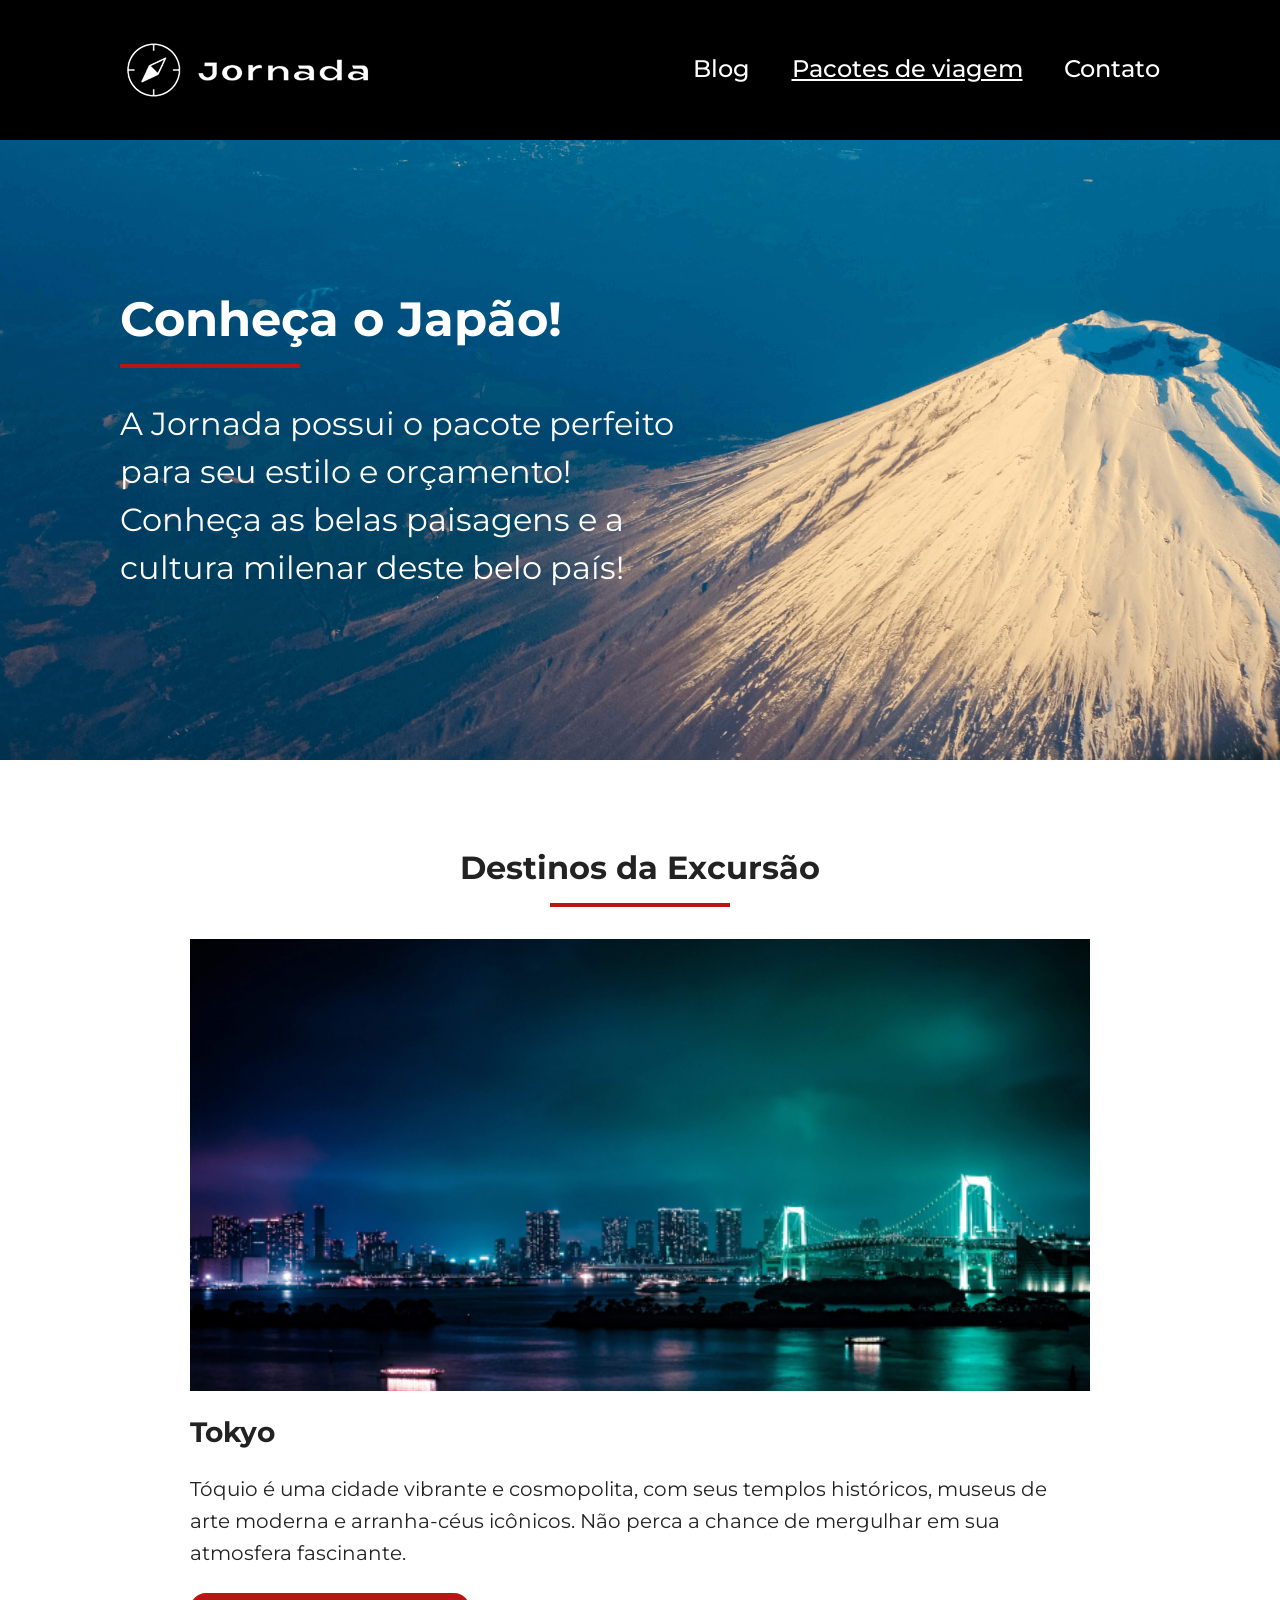
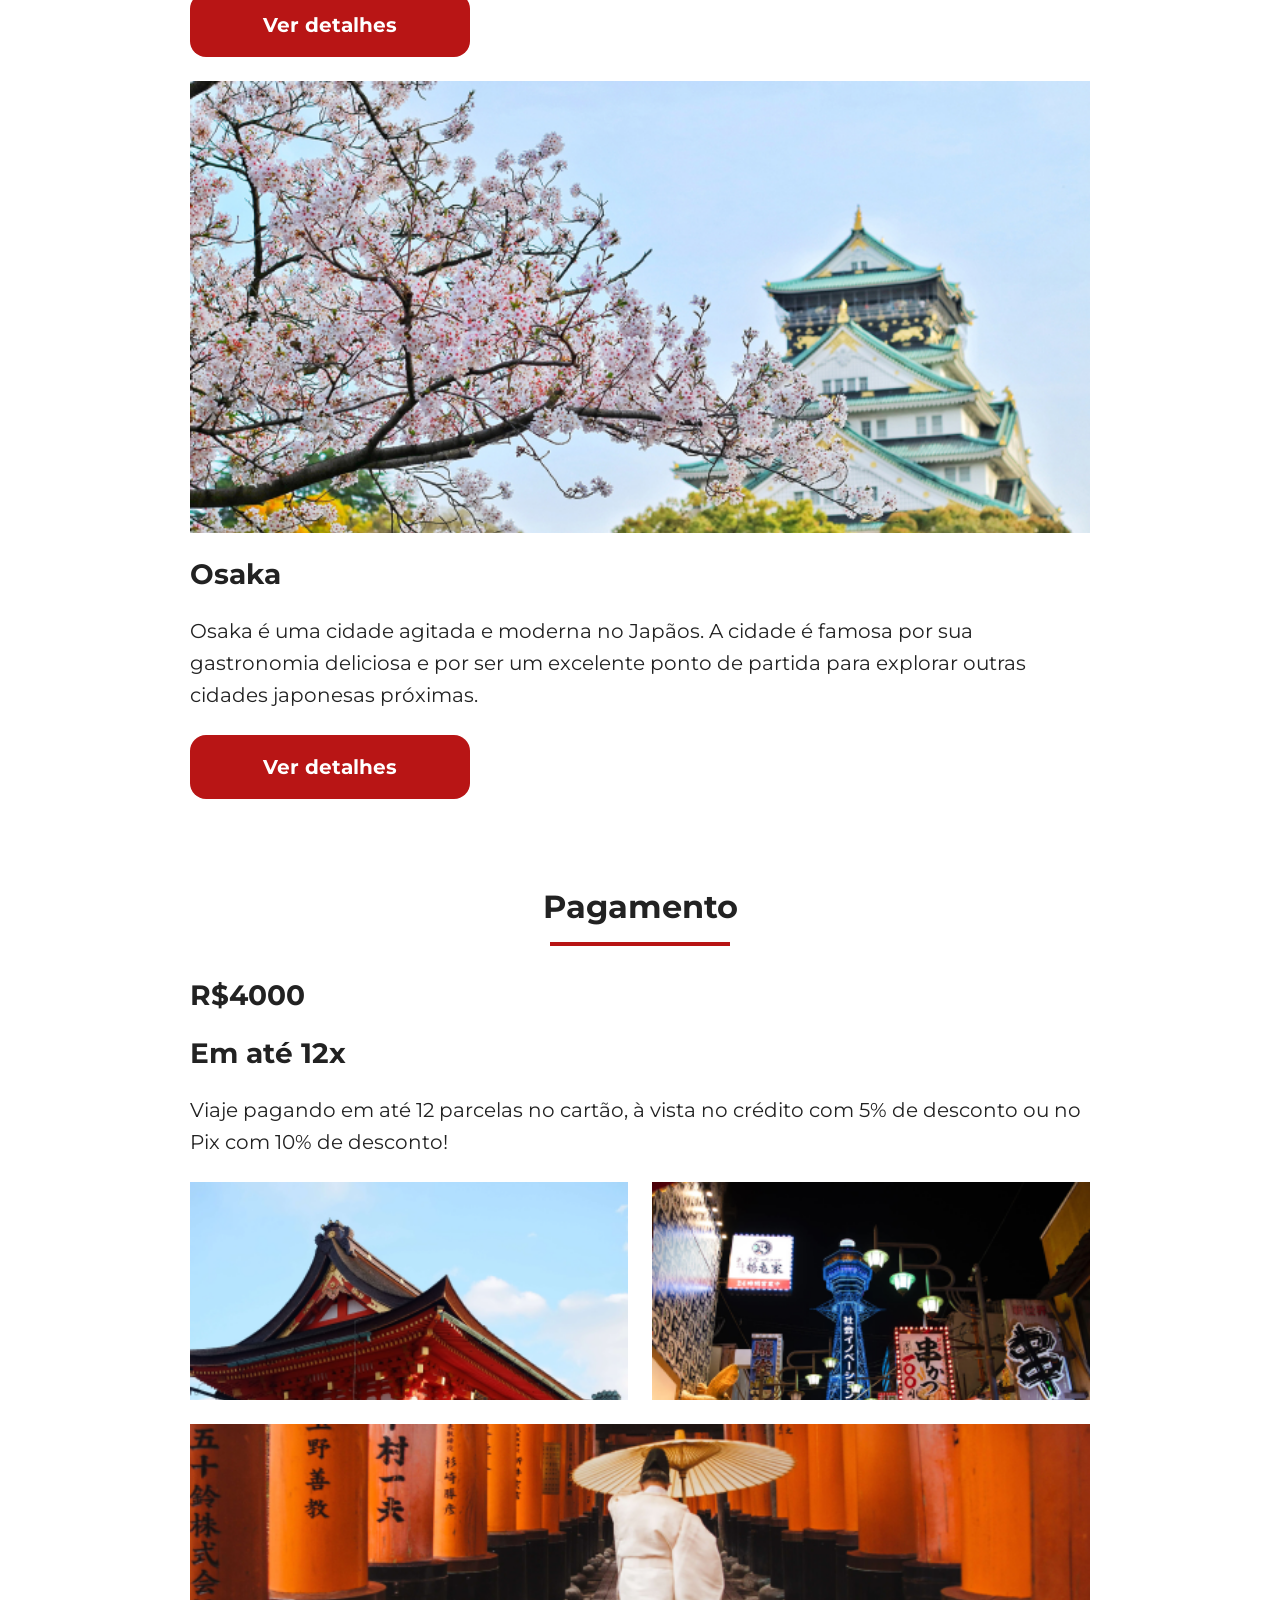
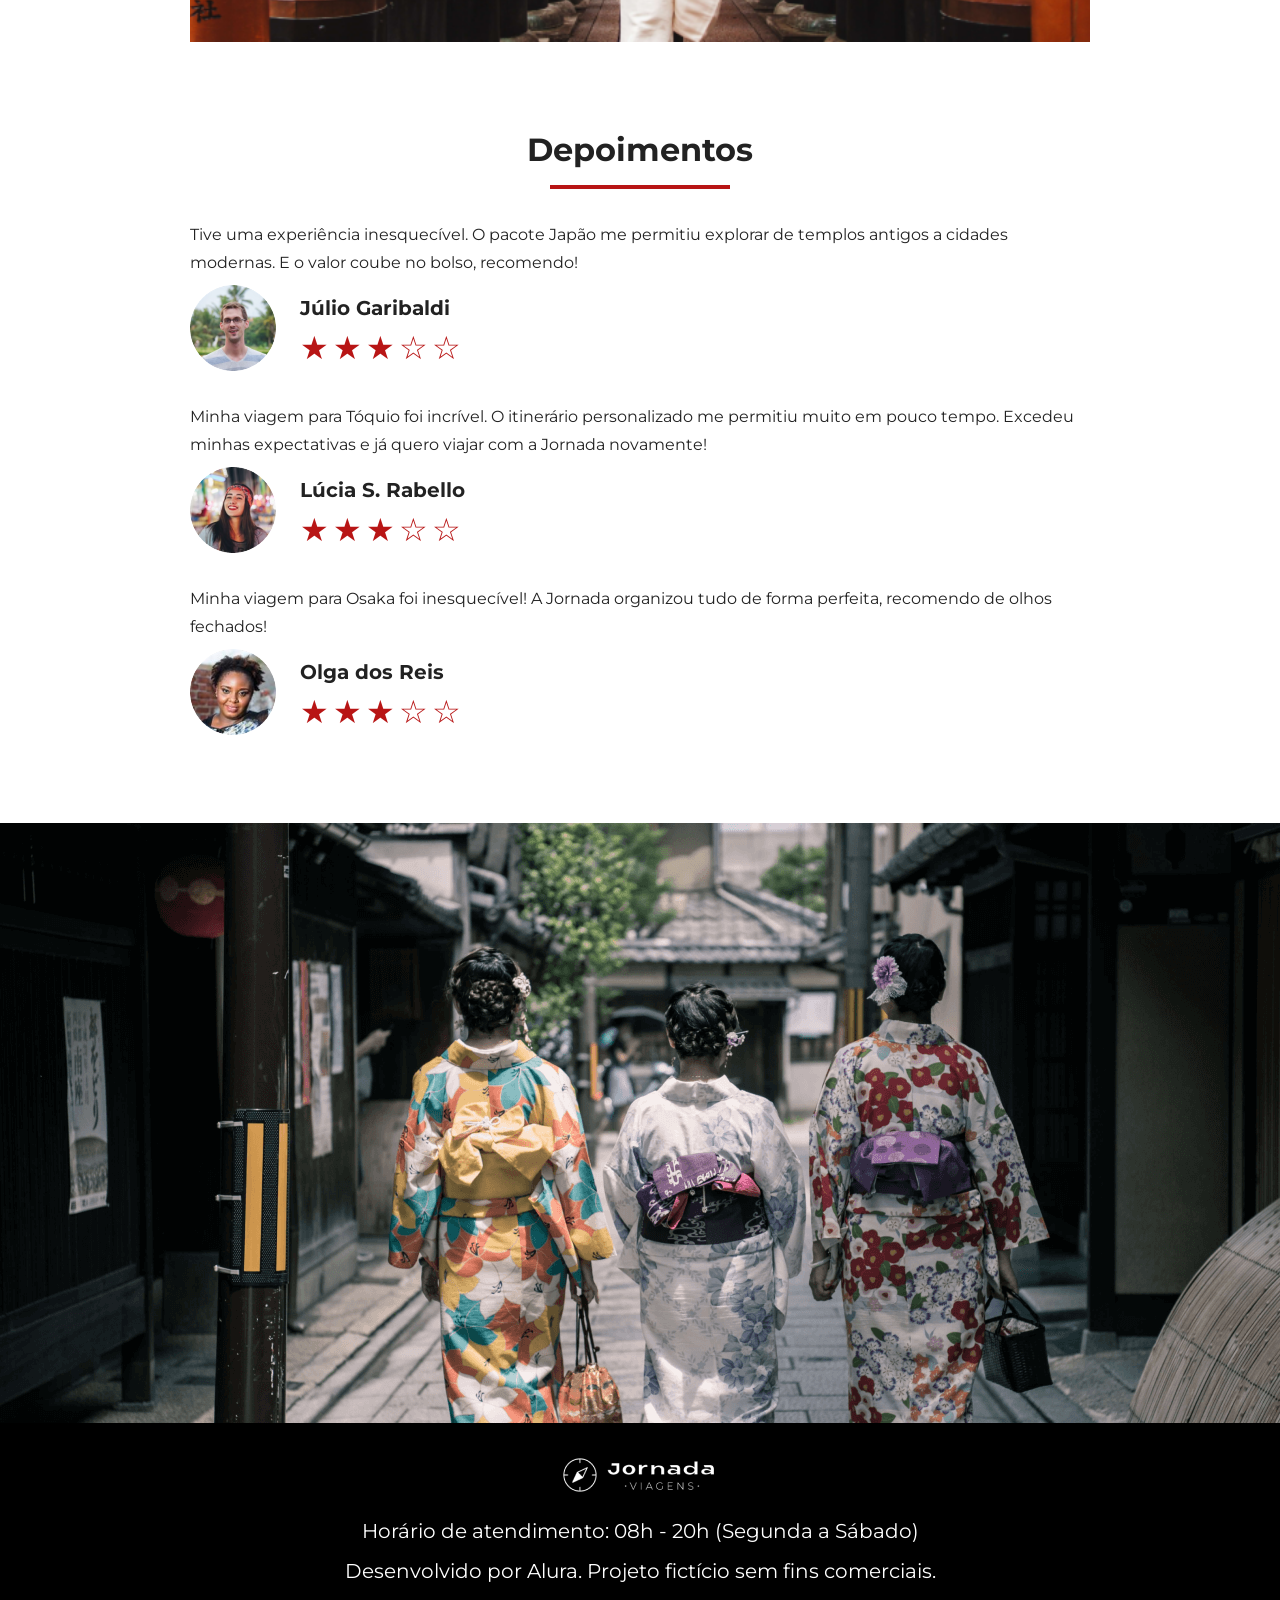
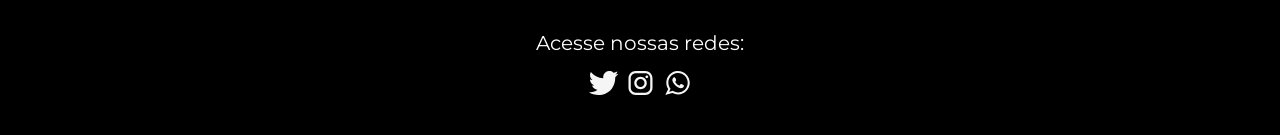
==== pacotes-de-viagens.html @ 6602a170 "Conclusao do projeto" ====
<!DOCTYPE html>
<html lang="pt-BR">
  <head>
    <meta charset="UTF-8" />
    <meta name="viewport" content="width=device-width, initial-scale=1.0" />
    <meta
      name="description"
      content="Jornada Viagens,uma agência apaixonada por criar viagens inesquecíveis"
    />

    <meta name="og:title" content="Jornada Viagens" />
    <meta
      name="og:description"
      content="Jornada Viagens,uma agência apaixonada por criar viagens inesquecíveis"
    />
    <meta
      name="og:image"
      content="https://danicastilho.github.io/jornada-viagens/img/logo-footer.png"
    />
    <meta name="og:type" content="website" />
    <meta
      name="og:url"
      content="https://danicastilho.github.io/jornada-viagens"
    />

    <link rel="icon" href="favico.svg" type="xml/svg" />
    <link rel="stylesheet" href="./css/style.css" />

    <title>Jornada Viagens</title>
  </head>
  <body>
    <header class="main-header">
      <a class="logo" href="index.html" title="voltar para a página inicial">
        <img
          class="img-mobile"
          src="img/bussola-jornada-branco.png"
          alt="Bussola do logo Jornada Viagens na cor branca"
        />
        <img
          class="img-desktop"
          src="img/bussola-texto-jornada-branco.png"
          alt="Logo Jornada Viagens na cor branca"
        />
      </a>
      <div class="navigation-menu">
        <label for="menu">
          <img src="img/menu.png" alt="menu" />
        </label>
        <input type="checkbox" id="menu" hidden />
        <nav>
          <ul class="list-links">
            <li>
              <a href="blog.html" target="_blank" title="Acessar Blog">Blog</a>
            </li>
            <li>
              <a
                class="active"
                href="pacotes-de-viagens.html"
                target="_blank"
                title="Acessar Pacotes de viagem"
                >Pacotes de viagem</a
              >
            </li>
            <li>
              <a href="contato.html" target="_blank" title="Acessar Contato"
                >Contato</a
              >
            </li>
          </ul>
        </nav>
      </div>
    </header>
    <section class="travel-packages hero">
      <div class="hero-img">
        <div class="hero-content">
          <h1>Conheça o Japão!</h1>
          <hr />
          <p>
            A Jornada possui o pacote perfeito para seu estilo e orçamento!
            Conheça as belas paisagens e a cultura milenar deste belo país!
          </p>
        </div>
      </div>
    </section>

    <section class="travel-packages destinations">
      <div class="section-title">
        <h2>Destinos da Excursão</h2>
        <hr />
      </div>
      <div class="destination-items">
        <article class="item tokyo">
          <header>
            <div class="img-item"></div>
            <h3 class="content-title">Tokyo</h3>
          </header>
          <p class="content-text">
            Tóquio é uma cidade vibrante e cosmopolita, com seus templos
            históricos, museus de arte moderna e arranha-céus icônicos. Não
            perca a chance de mergulhar em sua atmosfera fascinante.
          </p>
          <footer>
            <a
              href="#"
              class="button"
              target="_blank"
              title="Veja mais detalhes do destino Tokyo"
              >Ver detalhes</a
            >
          </footer>
        </article>
        <article class="item osaka">
          <header>
            <div class="img-item"></div>
            <h3 class="content-title">Osaka</h3>
          </header>
          <p class="content-text">
            Osaka é uma cidade agitada e moderna no Japãos. A cidade é famosa
            por sua gastronomia deliciosa e por ser um excelente ponto de
            partida para explorar outras cidades japonesas próximas.
          </p>
          <footer>
            <a
              href="#"
              class="button"
              target="_blank"
              title="Veja mais detalhes do destino Osaka"
              >Ver detalhes</a
            >
          </footer>
        </article>
      </div>
    </section>
    <section class="travel-packages payments">
      <div class="section-title">
        <h2>Pagamento</h2>
        <hr />
      </div>
      <div class="content-container">
        <div class="text-content">
          <h3 class="content-title">R$4000</h3>
          <h3 class="content-title">Em até 12x</h3>

          <p class="content-text">
            Viaje pagando em até 12 parcelas no cartão, à vista no crédito com
            5% de desconto ou no Pix com 10% de desconto!
          </p>
        </div>
        <div class="image-gallery">
          <div class="image first"></div>
          <div class="image second"></div>
          <div class="image thirdy colspan-2"></div>
        </div>
      </div>
    </section>
    <section class="testimonials">
      <div class="section-title">
        <h2>Depoimentos</h2>
        <hr />
      </div>
      <div class="testimonial-container">
        <article>
          <header>
            <p>
              Tive uma experiência inesquecível. O pacote Japão me permitiu
              explorar de templos antigos a cidades modernas. E o valor coube no
              bolso, recomendo!
            </p>
          </header>
          <footer>
            <img
              src="img/travel-packages/avatar-julio.png"
              alt="imagem de perfil do cliente Júlio Garibaldi"
            />
            <div class="profile-content">
              <h3>Júlio Garibaldi</h3>
              <div class="rating">
                <span class="star">★</span>
                <span class="star">★</span>
                <span class="star">★</span>
                <span class="star">☆</span>
                <span class="star">☆</span>
              </div>
            </div>
          </footer>
        </article>
        <article>
          <header>
            <p>
              Minha viagem para Tóquio foi incrível. O itinerário personalizado
              me permitiu muito em pouco tempo. Excedeu minhas expectativas e já
              quero viajar com a Jornada novamente!
            </p>
          </header>
          <footer>
            <img
              src="img/travel-packages/avatar-lucia.png"
              alt="imagem de perfil da cliente Lúcia S. Rabello"
            />
            <div class="profile-content">
              <h3>Lúcia S. Rabello</h3>
              <div class="rating">
                <span class="star">★</span>
                <span class="star">★</span>
                <span class="star">★</span>
                <span class="star">☆</span>
                <span class="star">☆</span>
              </div>
            </div>
          </footer>
        </article>
        <article>
          <header>
            <p>
              Minha viagem para Osaka foi inesquecível! A Jornada organizou tudo
              de forma perfeita, recomendo de olhos fechados!
            </p>
          </header>
          <footer>
            <img
              src="img/travel-packages/avatar-olga.png"
              alt="imagem de perfil da cliente Olga dos Reis"
            />
            <div class="profile-content">
              <h3>Olga dos Reis</h3>
              <div class="rating">
                <span class="star">★</span>
                <span class="star">★</span>
                <span class="star">★</span>
                <span class="star">☆</span>
                <span class="star">☆</span>
              </div>
            </div>
          </footer>
        </article>
      </div>
    </section>
    <section class="travel-packages bottom-hero">
      <div class="hero-img"></div>
    </section>
    <footer class="main-footer">
      <div class="footer-content">
        <img src="img/logo-footer.png" alt="logo completo Jornada Viagens" />
        <p>Horário de atendimento: 08h - 20h (Segunda a Sábado)</p>
        <p>Desenvolvido por Alura. Projeto fictício sem fins comerciais.</p>
      </div>
      <div class="footer-social">
        <p>Acesse nossas redes:</p>

        <a href="#" target="_blank" title="Acesse o Twitter do Jornada Viagens"
          ><img
            src="img/icone-twitter.svg"
            alt="icone do Twitter na cor branca"
        /></a>

        <a
          href="#"
          target="_blank"
          title="Acesse o Instagram do Jornada Viagens"
          ><img
            src="img/icone-instagram.svg"
            alt="icone do Instagram na cor branca"
        /></a>

        <a href="#" target="_blank" title="Entre em contato através do whatsapp"
          ><img
            src="img/icone-whatsapp.svg"
            alt="icone do whatsapp na cor branca"
        /></a>
      </div>
    </footer>
  </body>
</html>
---- css/style.css ----
@import url(global.css);
@import url(header.css);
@import url(hero.css);
@import url(offers.css);
@import url(categories.css);
@import url(destinations.css);
@import url(payments.css);
@import url(testimonials.css);
@import url(footer.css);
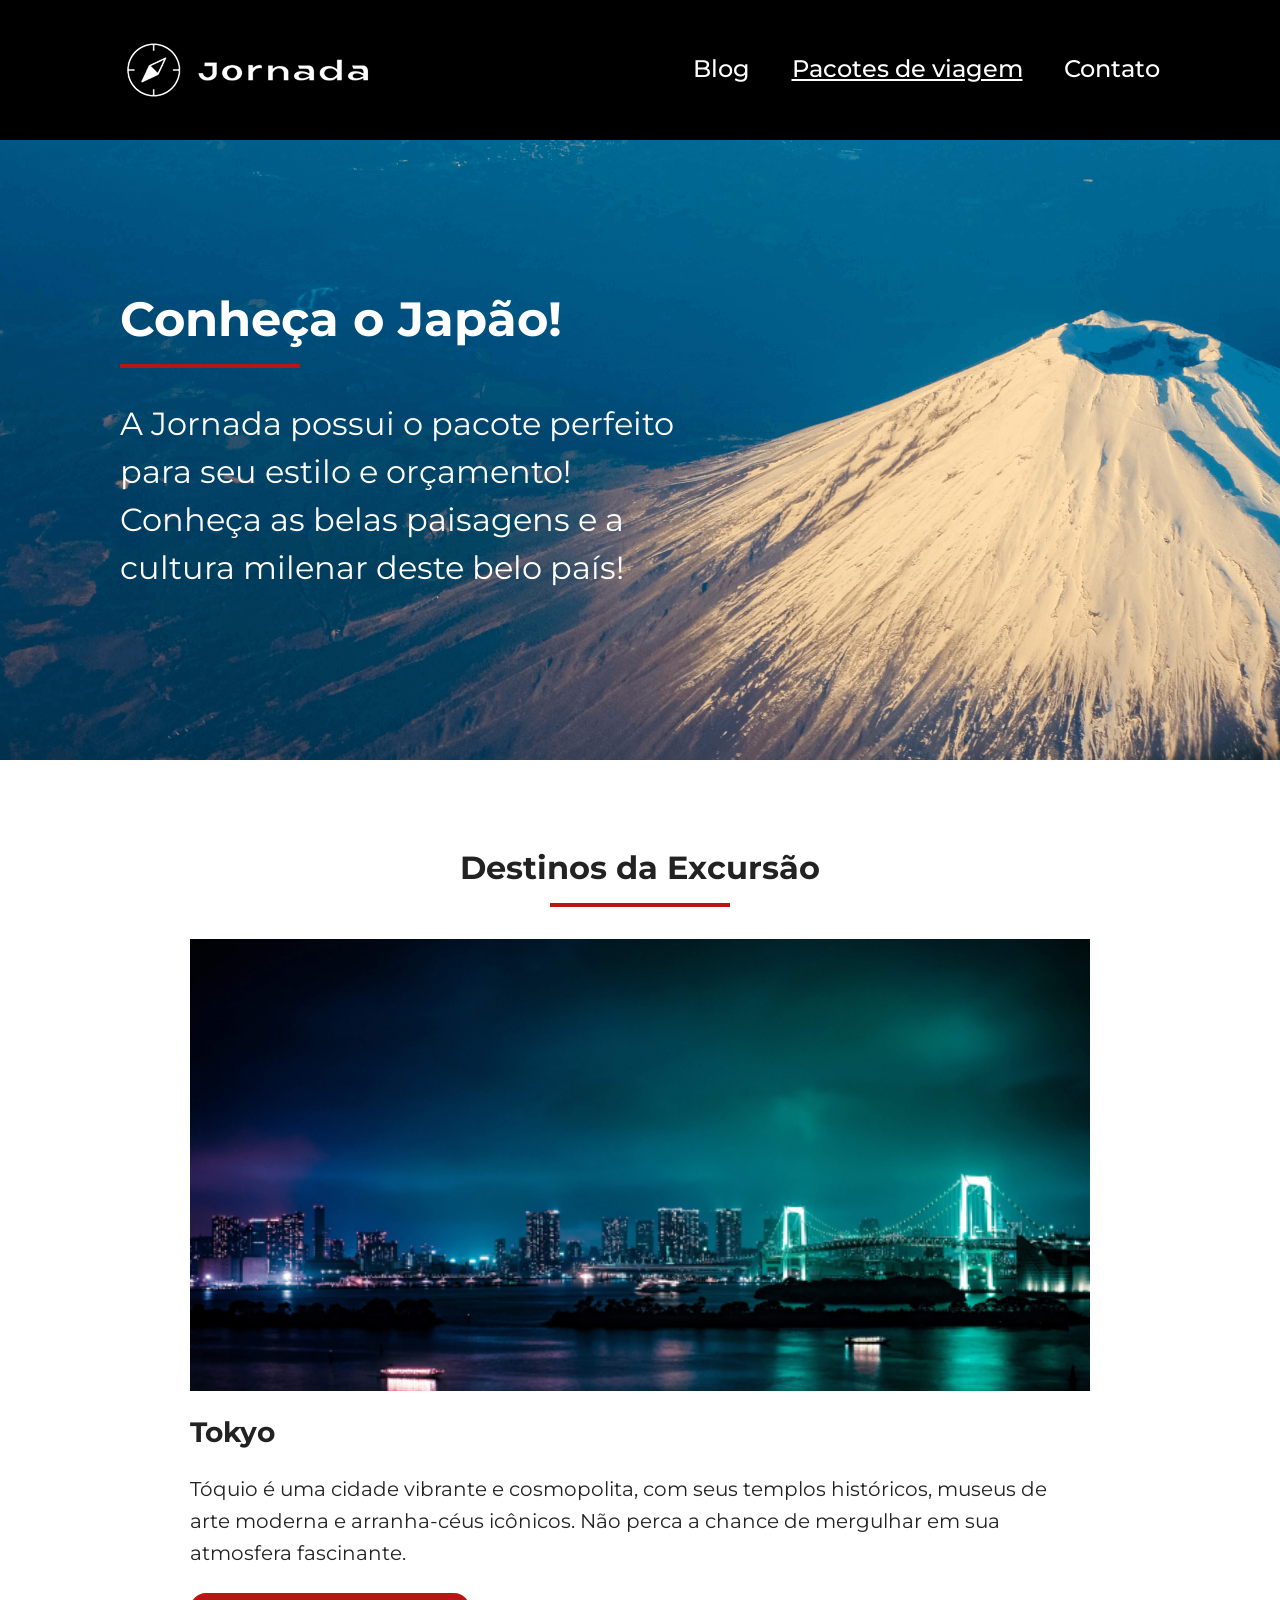
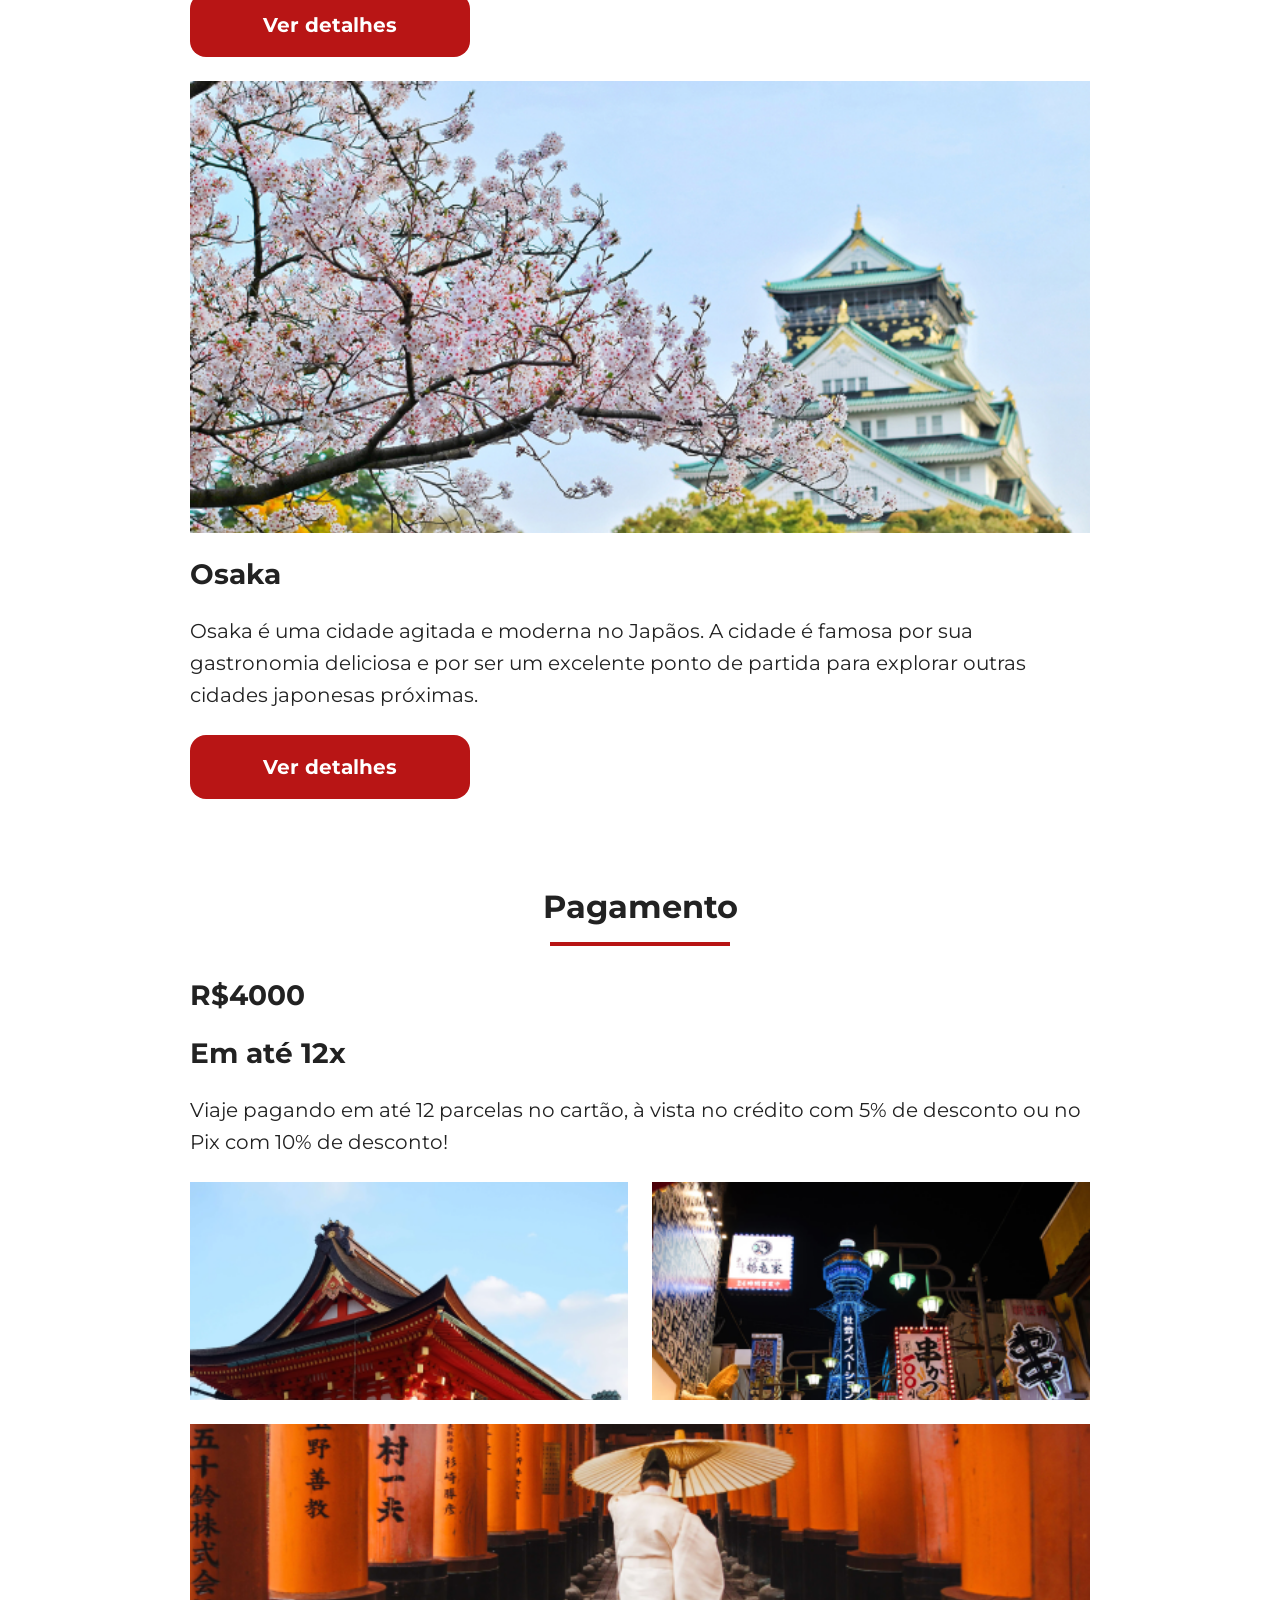
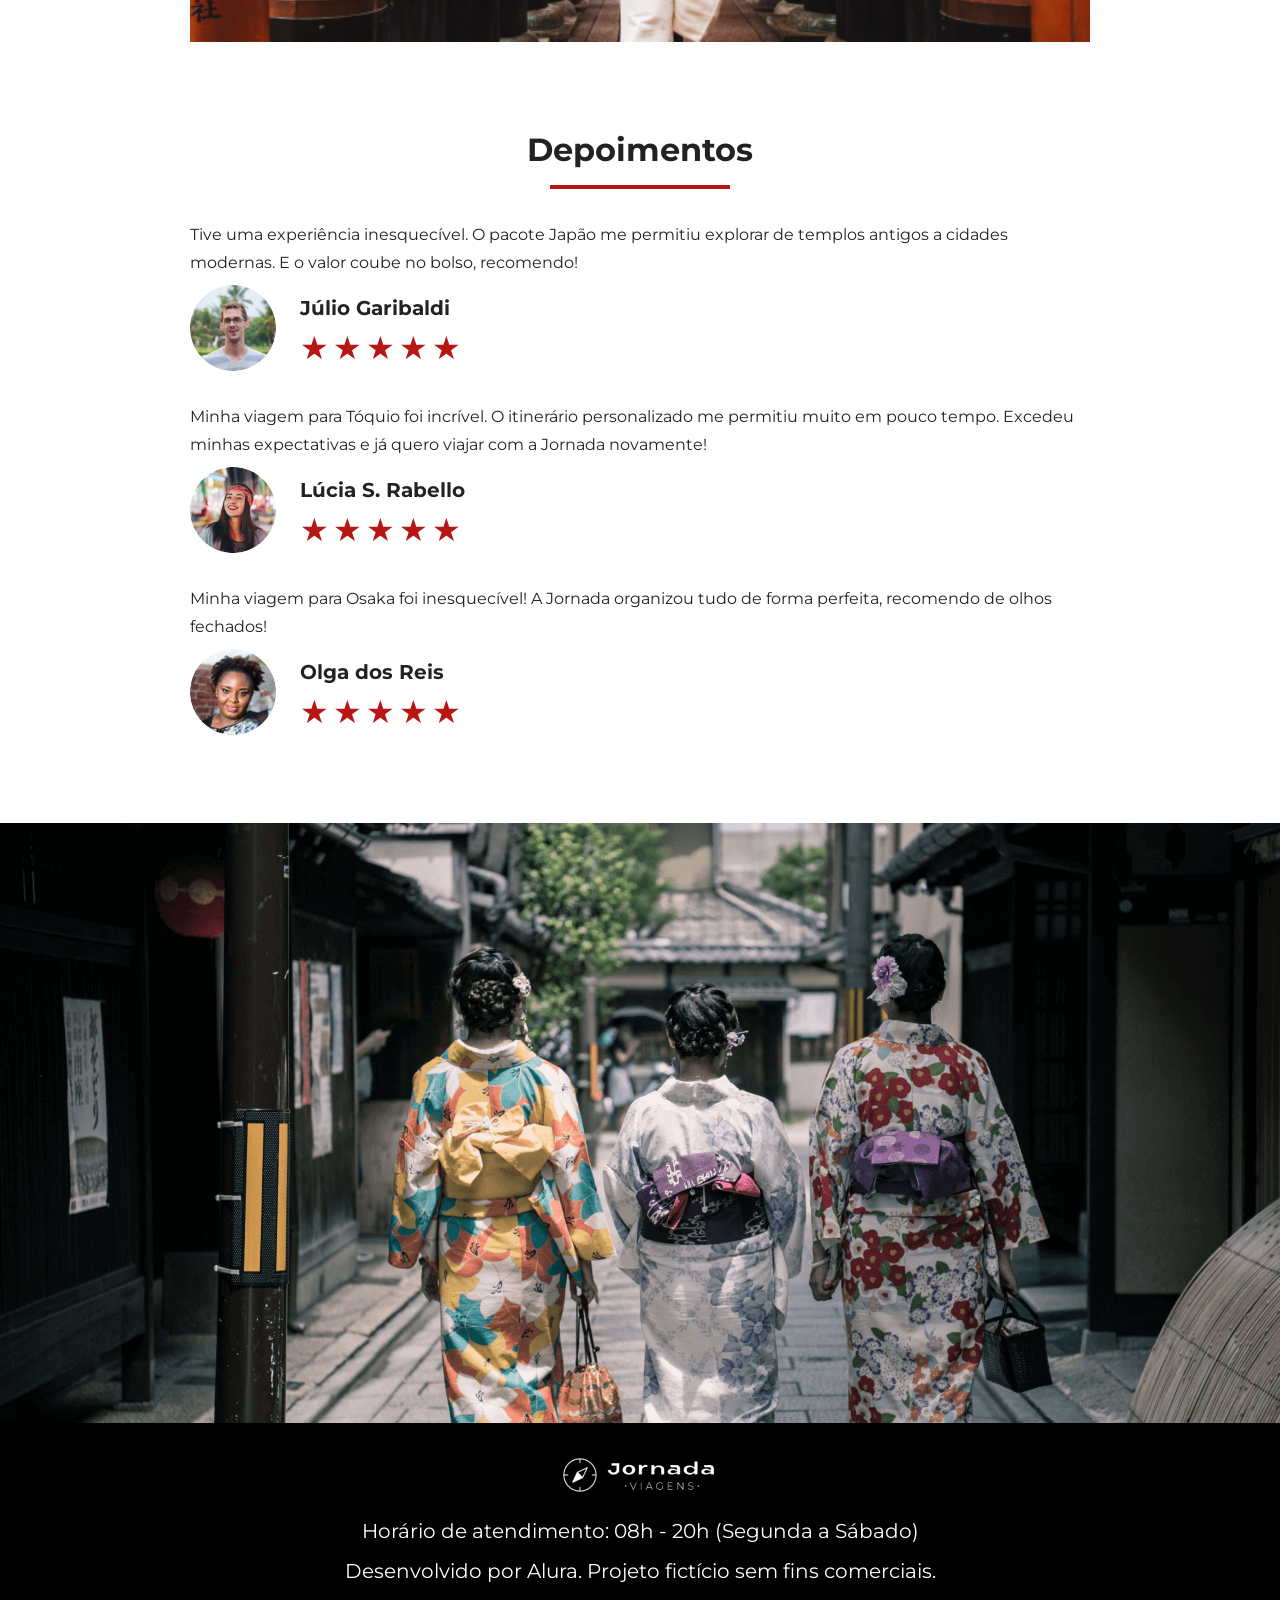
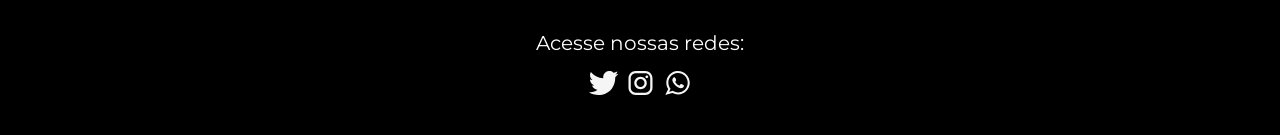
==== commit b316654b: "Corrige valores de avaliacoes" ====
--- a/pacotes-de-viagens.html
+++ b/pacotes-de-viagens.html
@@ -178,8 +178,8 @@
                 <span class="star">★</span>
                 <span class="star">★</span>
                 <span class="star">★</span>
-                <span class="star">☆</span>
-                <span class="star">☆</span>
+                <span class="star">★</span>
+                <span class="star">★</span>
               </div>
             </div>
           </footer>
@@ -203,8 +203,8 @@
                 <span class="star">★</span>
                 <span class="star">★</span>
                 <span class="star">★</span>
-                <span class="star">☆</span>
-                <span class="star">☆</span>
+                <span class="star">★</span>
+                <span class="star">★</span>
               </div>
             </div>
           </footer>
@@ -227,8 +227,8 @@
                 <span class="star">★</span>
                 <span class="star">★</span>
                 <span class="star">★</span>
-                <span class="star">☆</span>
-                <span class="star">☆</span>
+                <span class="star">★</span>
+                <span class="star">★</span>
               </div>
             </div>
           </footer>
